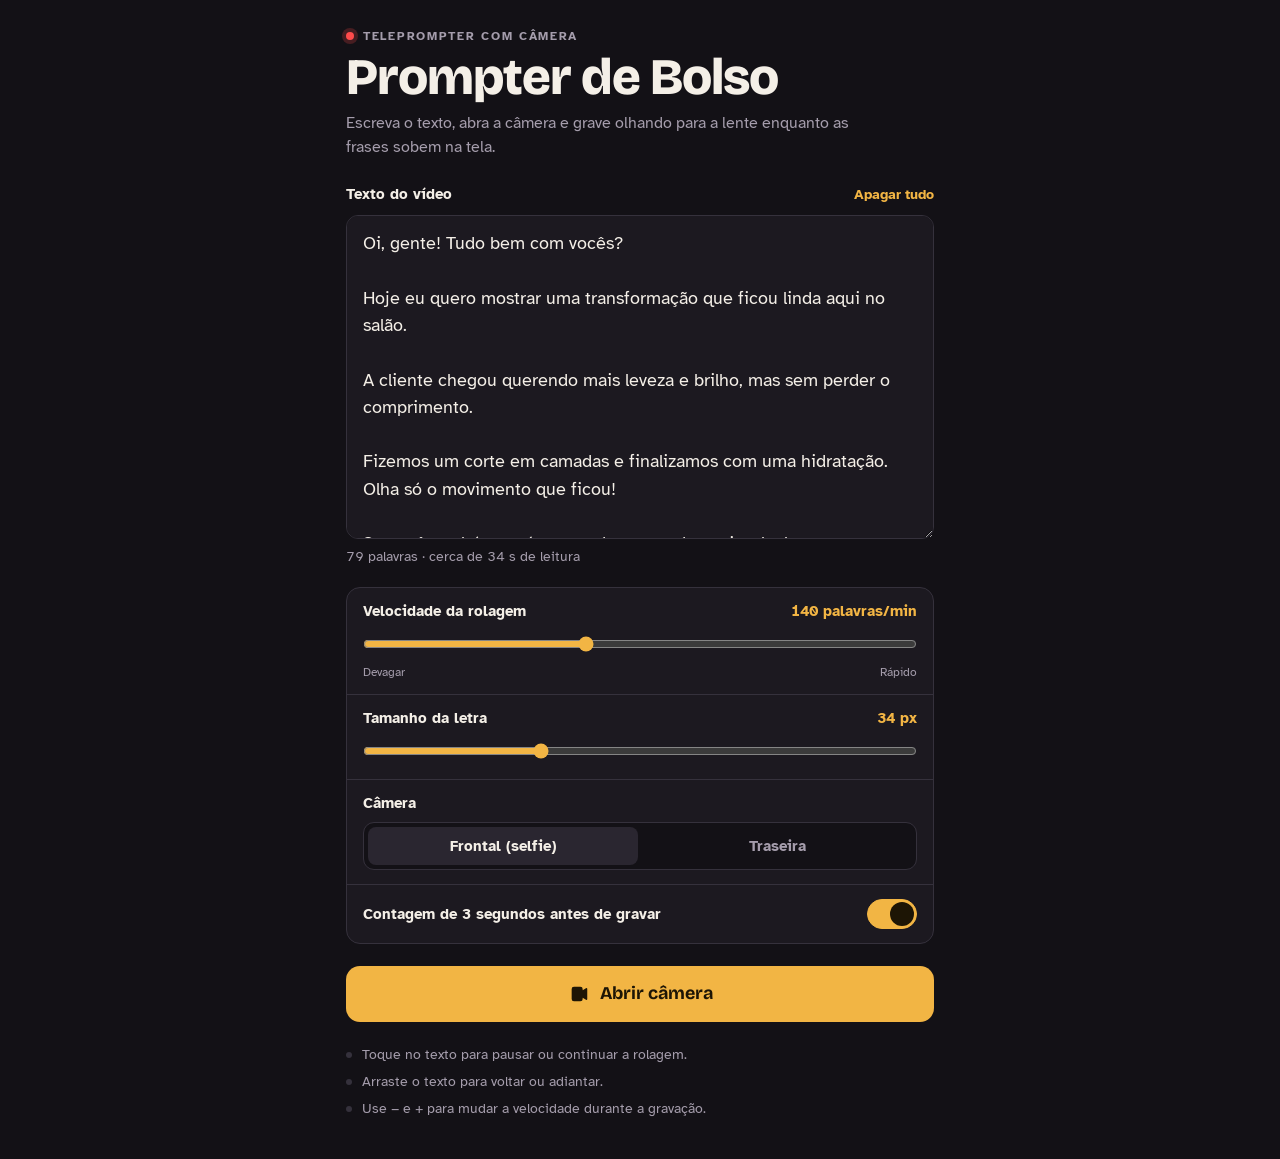
==== teleprompter/index.html @ 29e81a73 "Adiciona teleprompter com câmera (pasta teleprompter) Co-Authored-By: Claude Opus 5.5 <noreply@anthr" ====
<!doctype html>
<html lang="pt-BR">
<head>
<meta charset="utf-8">
<meta name="viewport" content="width=device-width, initial-scale=1, viewport-fit=cover">
<meta name="theme-color" content="#131116">
<title>Prompter de Bolso</title>
<link rel="preconnect" href="https://fonts.googleapis.com">
<link rel="preconnect" href="https://fonts.gstatic.com" crossorigin>
<link rel="stylesheet" href="https://fonts.googleapis.com/css2?family=Atkinson+Hyperlegible:wght@400;700&family=Bricolage+Grotesque:opsz,wght@12..96,600;12..96,800&display=swap">
<style>
/* Layout: one narrow editing column; the studio is a full-bleed camera stage with the script band at the top, next to the front lens */
:root{
  --bg:#131116;
  --surface:#1c1920;
  --surface-2:#2a2630;
  --line:#35313c;
  --fg:#f4efe7;
  --muted:#a59dac;
  --cue:#f2b544;
  --on-cue:#1d1505;
  --rec:#ff4b4b;
  --rec-soft:rgba(255,75,75,.22);
  --stage:#000000;
  --scrim:rgba(14,12,17,.82);
  --chip:rgba(255,255,255,.13);
  --font-display:"Bricolage Grotesque", ui-sans-serif, system-ui, -apple-system, "Segoe UI", Roboto, sans-serif;
  --font-read:"Atkinson Hyperlegible", ui-sans-serif, system-ui, -apple-system, "Segoe UI", Roboto, sans-serif;
  --cue-y:24%;
  --fs:34px;
  color-scheme:dark;
}
*{box-sizing:border-box}
[hidden]{display:none!important}
html,body{height:100%;margin:0}
body{background:var(--bg);color:var(--fg);font-family:var(--font-read);font-size:16px;-webkit-font-smoothing:antialiased;-webkit-tap-highlight-color:transparent}
body.stage-open{overflow:hidden}
button{font-family:inherit}
:focus-visible{outline:2px solid var(--cue);outline-offset:2px}

/* ---------- Editor + result column ---------- */
.column{max-width:620px;margin:0 auto;padding-block:calc(env(safe-area-inset-top,0px) + 28px) calc(env(safe-area-inset-bottom,0px) + 40px);padding-left:max(16px,env(safe-area-inset-left,0px));padding-right:max(16px,env(safe-area-inset-right,0px));display:flex;flex-direction:column;gap:22px}
.head{display:flex;flex-direction:column;gap:8px}
.eyebrow{margin:0;font-size:.76rem;font-weight:700;letter-spacing:.14em;text-transform:uppercase;color:var(--muted);display:flex;align-items:center;gap:9px}
.tally{width:8px;height:8px;border-radius:50%;background:var(--rec);box-shadow:0 0 0 4px var(--rec-soft)}
h1{margin:0;font-family:var(--font-display);font-weight:800;font-size:clamp(2.2rem,9vw,3.2rem);line-height:1;letter-spacing:-.02em;text-wrap:balance}
.lede{margin:0;color:var(--muted);line-height:1.5;max-width:52ch}
.block{display:flex;flex-direction:column;gap:8px}
.label-row{display:flex;justify-content:space-between;align-items:baseline;gap:12px}
label,.label{font-weight:700;font-size:.95rem}
output{font-variant-numeric:tabular-nums;color:var(--cue);font-weight:700;font-size:.95rem;white-space:nowrap}
textarea{width:100%;min-height:36vh;resize:vertical;background:var(--surface);color:var(--fg);border:1px solid var(--line);border-radius:12px;padding:14px 16px;font:400 1.1rem/1.55 var(--font-read)}
textarea:focus{outline:2px solid var(--cue);outline-offset:1px;border-color:transparent}
.estimate{margin:0;color:var(--muted);font-size:.9rem;font-variant-numeric:tabular-nums}
.settings{background:var(--surface);border:1px solid var(--line);border-radius:14px;display:flex;flex-direction:column}
.field{padding:14px 16px;display:flex;flex-direction:column;gap:10px}
.field + .field{border-top:1px solid var(--line)}
input[type=range]{width:100%;accent-color:var(--cue);height:28px;margin:0}
.scale{display:flex;justify-content:space-between;font-size:.78rem;color:var(--muted);margin-top:-4px}
.switch-row{flex-direction:row;align-items:center;justify-content:space-between;gap:16px}
.switch{appearance:none;-webkit-appearance:none;width:50px;height:30px;border-radius:999px;background:var(--surface-2);border:1px solid var(--line);position:relative;flex:none;cursor:pointer;transition:background .2s;margin:0}
.switch::after{content:"";position:absolute;top:2px;left:2px;width:24px;height:24px;border-radius:50%;background:var(--fg);transition:transform .2s}
.switch:checked{background:var(--cue);border-color:var(--cue)}
.switch:checked::after{transform:translateX(20px);background:var(--on-cue)}
.seg{display:grid;grid-template-columns:1fr 1fr;gap:4px;background:var(--bg);border:1px solid var(--line);border-radius:11px;padding:4px;position:relative}
.seg input{position:absolute;opacity:0;pointer-events:none}
.seg label{text-align:center;padding:10px 8px;border-radius:8px;color:var(--muted);font-size:.92rem;cursor:pointer}
.seg input:checked + label{background:var(--surface-2);color:var(--fg)}
.seg input:focus-visible + label{outline:2px solid var(--cue)}
.primary{display:flex;align-items:center;justify-content:center;gap:10px;width:100%;border:0;border-radius:14px;padding:17px 20px;background:var(--cue);color:var(--on-cue);font:700 1.12rem/1 var(--font-display);cursor:pointer;text-decoration:none}
.primary:active{transform:translateY(1px)}
.primary svg{width:22px;height:22px;flex:none}
.link{background:none;border:0;color:var(--cue);font-weight:700;font-size:.9rem;padding:4px 0;cursor:pointer}
.tips{margin:0;padding:0;list-style:none;display:flex;flex-direction:column;gap:6px;color:var(--muted);font-size:.9rem;line-height:1.45}
.tips li{padding-left:16px;position:relative}
.tips li::before{content:"";position:absolute;left:0;top:.55em;width:6px;height:6px;border-radius:50%;background:var(--line)}
.btn{border:1px solid var(--line);background:var(--surface-2);color:var(--fg);border-radius:12px;padding:14px 12px;font-weight:700;font-size:.95rem;line-height:1.1;cursor:pointer;text-align:center;text-decoration:none;display:flex;align-items:center;justify-content:center}
.pair{display:grid;grid-template-columns:1fr 1fr;gap:10px}
.playback{width:100%;max-height:62vh;background:var(--stage);border-radius:14px;display:block}
.note{margin:0;color:var(--muted);font-size:.88rem;line-height:1.45}
.center{align-self:center}

/* ---------- Studio ---------- */
.studio{position:fixed;inset:0;background:var(--stage);overflow:hidden;color:var(--fg)}
#cam{position:absolute;inset:0;width:100%;height:100%;object-fit:cover;background:var(--stage)}
#cam.mirror{transform:scaleX(-1)}
.prompter{position:absolute;left:0;right:0;top:0;height:46%;padding-top:env(safe-area-inset-top,0px);background:linear-gradient(to bottom,var(--scrim) 0%,var(--scrim) 68%,transparent 100%)}
.viewport{position:relative;height:100%;overflow:hidden;touch-action:none;cursor:grab;user-select:none;-webkit-user-select:none;-webkit-mask-image:linear-gradient(to bottom,transparent 0,#000 11%,#000 80%,transparent 100%);mask-image:linear-gradient(to bottom,transparent 0,#000 11%,#000 80%,transparent 100%)}
.viewport:focus-visible{outline:none}
.script-text{position:absolute;top:var(--cue-y);left:max(30px,calc(env(safe-area-inset-left,0px) + 18px));right:max(30px,calc(env(safe-area-inset-right,0px) + 18px));font-family:var(--font-read);font-weight:700;font-size:var(--fs);line-height:1.35;text-shadow:0 1px 3px rgba(0,0,0,.7);display:flex;flex-direction:column;gap:.55em;will-change:transform}
.script-text p{margin:0;overflow-wrap:anywhere}
.cue{position:absolute;top:calc(var(--cue-y) + var(--fs) * .675 - 9px);width:0;height:0;border-top:9px solid transparent;border-bottom:9px solid transparent;pointer-events:none}
.cue-l{left:max(8px,env(safe-area-inset-left,0px));border-left:12px solid var(--cue)}
.cue-r{right:max(8px,env(safe-area-inset-right,0px));border-right:12px solid var(--cue)}
.chip{position:absolute;left:50%;bottom:10px;transform:translateX(-50%);margin:0;max-width:calc(100% - 32px);width:max-content;text-align:center;background:var(--chip);font-size:.82rem;font-weight:700;padding:7px 12px;border-radius:999px;pointer-events:none;-webkit-backdrop-filter:blur(8px);backdrop-filter:blur(8px)}
.nocam{position:absolute;left:max(16px,env(safe-area-inset-left,0px));right:max(16px,env(safe-area-inset-right,0px));top:47%;max-width:460px;margin:0 auto;background:var(--surface);border:1px solid var(--line);border-radius:14px;padding:16px;display:flex;flex-direction:column;gap:12px}
.nocam p{margin:0;line-height:1.45}
.nocam-actions{display:grid;grid-template-columns:1fr 1fr;gap:8px}
.countdown{position:absolute;inset:0;display:grid;place-items:center;font-family:var(--font-display);font-weight:800;font-size:clamp(7rem,40vw,12rem);text-shadow:0 4px 30px rgba(0,0,0,.55);pointer-events:none}
.countdown.pop{animation:pop .9s ease-out}
@keyframes pop{from{transform:scale(1.35);opacity:0}25%{opacity:1}to{transform:scale(1);opacity:.85}}
.controls{position:absolute;left:0;right:0;bottom:0;padding-top:30px;padding-bottom:calc(18px + env(safe-area-inset-bottom,0px));padding-left:max(16px,env(safe-area-inset-left,0px));padding-right:max(16px,env(safe-area-inset-right,0px));background:linear-gradient(to top,var(--scrim) 0%,var(--scrim) 58%,transparent 100%);display:flex;flex-direction:column;gap:14px}
.row{display:grid;grid-template-columns:minmax(0,1fr) auto minmax(0,1fr);align-items:center;gap:8px}
.row > :first-child{justify-self:start}
.row > :last-child{justify-self:end}
.pill{border:0;border-radius:999px;background:var(--chip);color:var(--fg);font-weight:700;font-size:.88rem;line-height:1;padding:10px 14px;cursor:pointer;white-space:nowrap;-webkit-backdrop-filter:blur(8px);backdrop-filter:blur(8px)}
.timer{display:inline-flex;align-items:center;gap:8px;background:var(--chip);border-radius:999px;padding:8px 13px;font-family:var(--font-display);font-weight:600;font-size:1rem;font-variant-numeric:tabular-nums}
.dot{width:9px;height:9px;border-radius:50%;background:var(--muted)}
.is-recording .timer{background:var(--rec-soft)}
.is-recording .dot{background:var(--rec);animation:blink 1s steps(2,start) infinite}
@keyframes blink{to{visibility:hidden}}
.speed{display:flex;align-items:center;gap:4px}
.round{width:36px;height:36px;border-radius:50%;border:0;background:var(--chip);color:var(--fg);font-weight:700;font-size:1.3rem;line-height:1;cursor:pointer;display:grid;place-items:center;padding:0}
.speed-val{display:flex;flex-direction:column;align-items:center;min-width:38px}
.speed-val b{font-family:var(--font-display);font-size:1.12rem;font-variant-numeric:tabular-nums}
.speed-val small{font-size:.62rem;color:var(--muted);letter-spacing:.03em}
.rec{width:78px;height:78px;border-radius:50%;border:4px solid var(--fg);background:transparent;display:grid;place-items:center;padding:0;cursor:pointer}
.rec:disabled{opacity:.35;cursor:default}
.rec-dot{width:58px;height:58px;border-radius:50%;background:var(--rec);transition:width .2s,height .2s,border-radius .2s}
.is-recording .rec-dot{width:28px;height:28px;border-radius:7px}
.rec svg{display:none;width:34px;height:34px;fill:var(--cue)}
.is-recording #back,.is-recording #flip,.is-arming #back,.is-arming #flip{visibility:hidden}
.text-only #cam{display:none}
.text-only #flip{visibility:hidden}
.text-only .prompter{height:72%}
.text-only .rec{border-color:var(--cue)}
.text-only .rec-dot{display:none}
.text-only .rec .ico-play{display:block}
.text-only.is-rolling .rec .ico-play{display:none}
.text-only.is-rolling .rec .ico-pause{display:block}
@media (max-width:359px){
  .rec{width:66px;height:66px}.rec-dot{width:48px;height:48px}
  .round{width:32px;height:32px}.pill{padding:9px 11px;font-size:.82rem}
}
@media (prefers-reduced-motion:reduce){
  .countdown.pop{animation:none}
  .is-recording .dot{animation:none}
  .rec-dot,.switch,.switch::after{transition:none}
}
</style>
</head>
<body>

<main id="editor" class="column">
  <header class="head">
    <p class="eyebrow"><span class="tally" aria-hidden="true"></span>Teleprompter com câmera</p>
    <h1>Prompter de Bolso</h1>
    <p class="lede">Escreva o texto, abra a câmera e grave olhando para a lente enquanto as frases sobem na tela.</p>
  </header>

  <section class="block">
    <div class="label-row">
      <label for="script">Texto do vídeo</label>
      <button id="clear" class="link" type="button">Apagar tudo</button>
    </div>
    <textarea id="script" spellcheck="true" placeholder="Cole ou escreva aqui o que você vai falar no vídeo.">Oi, gente! Tudo bem com vocês?

Hoje eu quero mostrar uma transformação que ficou linda aqui no salão.

A cliente chegou querendo mais leveza e brilho, mas sem perder o comprimento.

Fizemos um corte em camadas e finalizamos com uma hidratação. Olha só o movimento que ficou!

Se você também está pensando em mudar o visual, chama a gente no direct e agenda o seu horário.

E me conta aqui nos comentários: você teria coragem de fazer essa mudança?</textarea>
    <p id="estimate" class="estimate"></p>
  </section>

  <section class="settings" aria-label="Ajustes">
    <div class="field">
      <div class="label-row">
        <label for="wpm">Velocidade da rolagem</label>
        <output id="wpmOut" for="wpm">140 palavras/min</output>
      </div>
      <input type="range" id="wpm" min="60" max="260" step="5" value="140">
      <div class="scale" aria-hidden="true"><span>Devagar</span><span>Rápido</span></div>
    </div>
    <div class="field">
      <div class="label-row">
        <label for="size">Tamanho da letra</label>
        <output id="sizeOut" for="size">34 px</output>
      </div>
      <input type="range" id="size" min="22" max="60" step="2" value="34">
    </div>
    <div class="field">
      <span class="label" id="facingLabel">Câmera</span>
      <div class="seg" role="radiogroup" aria-labelledby="facingLabel">
        <input type="radio" name="facing" id="facingUser" value="user" checked><label for="facingUser">Frontal (selfie)</label>
        <input type="radio" name="facing" id="facingEnv" value="environment"><label for="facingEnv">Traseira</label>
      </div>
    </div>
    <div class="field switch-row">
      <label for="countdownOpt">Contagem de 3 segundos antes de gravar</label>
      <input type="checkbox" id="countdownOpt" class="switch" checked>
    </div>
  </section>

  <button id="open" class="primary" type="button">
    <svg viewBox="0 0 24 24" aria-hidden="true"><path fill="currentColor" d="M4 6.5A2.5 2.5 0 0 1 6.5 4h7A2.5 2.5 0 0 1 16 6.5v1.3l3.6-2.2A1 1 0 0 1 21 6.5v11a1 1 0 0 1-1.4.9L16 16.2v1.3A2.5 2.5 0 0 1 13.5 20h-7A2.5 2.5 0 0 1 4 17.5z"/></svg>
    Abrir câmera
  </button>

  <ul class="tips">
    <li>Toque no texto para pausar ou continuar a rolagem.</li>
    <li>Arraste o texto para voltar ou adiantar.</li>
    <li>Use − e + para mudar a velocidade durante a gravação.</li>
  </ul>
</main>

<section id="studio" class="studio" hidden aria-label="Gravação">
  <video id="cam" playsinline muted autoplay></video>

  <div id="prompter" class="prompter">
    <div id="viewport" class="viewport" tabindex="0" role="button" aria-label="Texto do teleprompter. Toque para pausar ou continuar; arraste para ajustar.">
      <div id="text" class="script-text"></div>
      <span class="cue cue-l" aria-hidden="true"></span>
      <span class="cue cue-r" aria-hidden="true"></span>
    </div>
    <p id="chip" class="chip" hidden></p>
  </div>

  <div id="nocam" class="nocam" hidden role="alert">
    <p id="nocamMsg"></p>
    <div class="nocam-actions">
      <button id="retry" class="btn" type="button">Tentar de novo</button>
      <button id="textOnly" class="btn" type="button">Usar só o texto</button>
    </div>
  </div>

  <div id="countdown" class="countdown" hidden aria-live="assertive"></div>

  <div class="controls">
    <div class="row">
      <button id="back" class="pill" type="button">‹ Texto</button>
      <span class="timer" aria-live="off"><span class="dot" aria-hidden="true"></span><span id="timerText">00:00</span></span>
      <button id="flip" class="pill" type="button">Virar câmera</button>
    </div>
    <div class="row">
      <div class="speed" role="group" aria-label="Velocidade">
        <button id="slower" class="round" type="button" aria-label="Mais devagar">−</button>
        <span class="speed-val"><b id="speedOut">140</b><small>pal/min</small></span>
        <button id="faster" class="round" type="button" aria-label="Mais rápido">+</button>
      </div>
      <button id="rec" class="rec" type="button" aria-label="Gravar" disabled>
        <span class="rec-dot"></span>
        <svg class="ico-play" viewBox="0 0 24 24" aria-hidden="true"><path d="M8 5.5v13a1 1 0 0 0 1.5.86l10.4-6.5a1 1 0 0 0 0-1.72L9.5 4.64A1 1 0 0 0 8 5.5z"/></svg>
        <svg class="ico-pause" viewBox="0 0 24 24" aria-hidden="true"><rect x="6" y="5" width="4.2" height="14" rx="1"/><rect x="13.8" y="5" width="4.2" height="14" rx="1"/></svg>
      </button>
      <button id="restart" class="pill" type="button">Do início</button>
    </div>
  </div>
</section>

<main id="result" class="column" hidden>
  <header class="head">
    <p class="eyebrow"><span class="tally" aria-hidden="true"></span>Gravação pronta</p>
    <h1>Confira o vídeo</h1>
  </header>
  <video id="playback" class="playback" playsinline controls></video>
  <p id="fileinfo" class="estimate"></p>
  <button id="share" class="primary" type="button">Salvar ou enviar</button>
  <div class="pair">
    <a id="download" class="btn" href="#">Baixar arquivo</a>
    <button id="again" class="btn" type="button">Gravar de novo</button>
  </div>
  <button id="edit" class="link center" type="button">Voltar e editar o texto</button>
  <p class="note">No iPhone, toque em “Salvar ou enviar” e escolha “Salvar vídeo” para ele ir para a galeria. No Android, o vídeo também pode ir direto para o Instagram ou o WhatsApp pelo mesmo botão.</p>
</main>

<script>
(() => {
  const $ = (id) => document.getElementById(id);
  const els = {};
  ['editor','studio','result','script','clear','estimate','wpm','wpmOut','size','sizeOut','countdownOpt','open',
   'cam','prompter','viewport','text','chip','nocam','nocamMsg','retry','textOnly','countdown','back','timerText',
   'flip','slower','faster','speedOut','rec','restart','playback','fileinfo','share','download','again','edit']
    .forEach((id) => { els[id] = $(id); });

  const store = {
    get(k){ try { return localStorage.getItem(k); } catch (e) { return null; } },
    set(k, v){ try { localStorage.setItem(k, v); } catch (e) {} }
  };

  const S = {
    facing: 'user', wpm: 140, size: 34, useCountdown: true,
    stream: null, recorder: null, chunks: [], mime: '', ext: 'mp4',
    recording: false, countingDown: false, startTime: 0, elapsed: 0,
    scrolling: false, paused: false, ended: false,
    offset: 0, maxOffset: 0, pxPerWord: 1,
    blob: null, url: null, name: '', wakeLock: null, textOnly: false
  };

  // ---- restore saved settings ----
  const savedScript = store.get('prompter-script');
  if (savedScript && savedScript.trim()) els.script.value = savedScript;
  const sw = Number(store.get('prompter-wpm')); if (sw >= 60 && sw <= 260) S.wpm = sw;
  const ss = Number(store.get('prompter-size')); if (ss >= 22 && ss <= 60) S.size = ss;
  const sf = store.get('prompter-facing'); if (sf === 'user' || sf === 'environment') S.facing = sf;
  if (store.get('prompter-countdown') === '0') S.useCountdown = false;

  // ---- helpers ----
  const countWords = (s) => (s.trim().match(/\S+/g) || []).length;
  const sleep = (ms) => new Promise((r) => setTimeout(r, ms));
  function fmtDur(sec){
    sec = Math.round(sec);
    if (sec < 60) return sec + ' s';
    const m = Math.floor(sec / 60), r = sec % 60;
    return r ? `${m} min ${r} s` : `${m} min`;
  }
  function fmtClock(sec){
    sec = Math.max(0, Math.floor(sec));
    const m = Math.floor(sec / 60), r = sec % 60;
    return String(m).padStart(2, '0') + ':' + String(r).padStart(2, '0');
  }
  function fmtSize(b){
    const mb = b / 1048576;
    return mb >= 1 ? mb.toLocaleString('pt-BR', { maximumFractionDigits: 1 }) + ' MB' : Math.max(1, Math.round(b / 1024)) + ' KB';
  }
  function makeName(){
    const d = new Date(), p = (n) => String(n).padStart(2, '0');
    return `video-${d.getFullYear()}-${p(d.getMonth() + 1)}-${p(d.getDate())}-${p(d.getHours())}${p(d.getMinutes())}.${S.ext}`;
  }

  // ---- editor ----
  function updateEstimate(){
    const w = countWords(els.script.value);
    els.estimate.textContent = w
      ? `${w} ${w === 1 ? 'palavra' : 'palavras'} · cerca de ${fmtDur(w / S.wpm * 60)} de leitura`
      : 'Escreva ou cole acima o texto do vídeo.';
  }
  function setWpm(v){
    S.wpm = Math.max(60, Math.min(260, Math.round(v / 5) * 5));
    store.set('prompter-wpm', S.wpm);
    els.wpm.value = S.wpm;
    els.wpmOut.textContent = S.wpm + ' palavras/min';
    els.speedOut.textContent = S.wpm;
    updateEstimate();
  }
  function setSize(v){
    S.size = v;
    store.set('prompter-size', S.size);
    els.size.value = S.size;
    els.sizeOut.textContent = S.size + ' px';
    els.prompter.style.setProperty('--fs', S.size + 'px');
    if (!els.studio.hidden) measure();
  }
  function syncFacing(){
    const r = document.querySelector(`input[name="facing"][value="${S.facing}"]`);
    if (r) r.checked = true;
  }

  els.script.addEventListener('input', () => { store.set('prompter-script', els.script.value); updateEstimate(); });
  els.clear.addEventListener('click', () => { els.script.value = ''; store.set('prompter-script', ''); updateEstimate(); els.script.focus(); });
  els.wpm.addEventListener('input', (e) => setWpm(+e.target.value));
  els.size.addEventListener('input', (e) => setSize(+e.target.value));
  document.querySelectorAll('input[name="facing"]').forEach((r) => r.addEventListener('change', (e) => {
    S.facing = e.target.value; store.set('prompter-facing', S.facing);
  }));
  els.countdownOpt.addEventListener('change', (e) => {
    S.useCountdown = e.target.checked; store.set('prompter-countdown', S.useCountdown ? '1' : '0');
  });

  // ---- screens ----
  function show(name){
    els.editor.hidden = name !== 'editor';
    els.studio.hidden = name !== 'studio';
    els.result.hidden = name !== 'result';
    document.body.classList.toggle('stage-open', name === 'studio');
    window.scrollTo(0, 0);
  }

  // ---- prompter text and scrolling ----
  function renderText(){
    els.text.replaceChildren();
    const parts = els.script.value.split(/\n+/).map((s) => s.trim()).filter(Boolean);
    if (!parts.length) parts.push('Volte e escreva o texto do seu vídeo.');
    for (const t of parts){
      const p = document.createElement('p');
      p.textContent = t;
      els.text.appendChild(p);
    }
  }
  function applyOffset(){ els.text.style.transform = `translate3d(0, ${-S.offset}px, 0)`; }
  function measure(){
    const h = els.text.offsetHeight;
    const w = Math.max(1, countWords(els.text.textContent));
    S.pxPerWord = h / w;
    S.maxOffset = Math.max(0, h - S.size * 1.35);
    if (S.offset > S.maxOffset) S.offset = S.maxOffset;
    applyOffset();
  }
  function setChip(t){
    if (t){ els.chip.textContent = t; els.chip.hidden = false; }
    else els.chip.hidden = true;
  }
  function resetScroll(){
    S.offset = 0; S.scrolling = false; S.paused = false; S.ended = false;
    applyOffset(); updateRollState();
  }
  function startScroll(){
    if (S.offset >= S.maxOffset) S.offset = 0;
    S.scrolling = true; S.paused = false; S.ended = false;
    setChip(null); updateRollState();
  }
  function togglePause(){
    if (S.countingDown) return;
    if (!S.scrolling){ startScroll(); return; }
    S.paused = !S.paused;
    setChip(S.paused ? 'Pausado · toque para continuar' : null);
    updateRollState();
  }
  function updateRollState(){
    els.studio.classList.toggle('is-rolling', S.textOnly && S.scrolling && !S.paused);
  }

  let last = 0;
  function tick(t){
    const dt = last ? Math.min(0.1, (t - last) / 1000) : 0;
    last = t;
    if (!els.studio.hidden){
      if (S.scrolling && !S.paused && !(drag && drag.moved)){
        S.offset += (S.wpm / 60) * S.pxPerWord * dt;
        if (S.offset >= S.maxOffset){
          S.offset = S.maxOffset; S.scrolling = false; S.ended = true;
          setChip('Fim do texto'); updateRollState();
        }
        applyOffset();
      }
      if (S.recording) els.timerText.textContent = fmtClock((performance.now() - S.startTime) / 1000);
    }
    requestAnimationFrame(tick);
  }
  requestAnimationFrame(tick);

  // tap to pause, drag to move
  let drag = null;
  els.viewport.addEventListener('pointerdown', (e) => {
    drag = { y: e.clientY, off: S.offset, moved: false };
    try { els.viewport.setPointerCapture(e.pointerId); } catch (_) {}
  });
  els.viewport.addEventListener('pointermove', (e) => {
    if (!drag) return;
    const dy = e.clientY - drag.y;
    if (!drag.moved && Math.abs(dy) > 8) drag.moved = true;
    if (drag.moved){
      S.offset = Math.max(0, Math.min(S.maxOffset, drag.off - dy));
      if (S.ended && S.offset < S.maxOffset){ S.ended = false; setChip(S.scrolling ? null : 'Toque no texto para continuar'); }
      applyOffset();
    }
  });
  function endDrag(e){
    if (!drag) return;
    const wasTap = !drag.moved;
    drag = null;
    if (wasTap && e.type === 'pointerup') togglePause();
  }
  els.viewport.addEventListener('pointerup', endDrag);
  els.viewport.addEventListener('pointercancel', endDrag);
  els.viewport.addEventListener('keydown', (e) => {
    const step = S.size * 1.35;
    if (e.key === ' ' || e.key === 'Enter'){ e.preventDefault(); togglePause(); }
    else if (e.key === 'ArrowUp'){ e.preventDefault(); S.offset = Math.max(0, S.offset - step); applyOffset(); }
    else if (e.key === 'ArrowDown'){ e.preventDefault(); S.offset = Math.min(S.maxOffset, S.offset + step); applyOffset(); }
  });

  // ---- camera ----
  function stopStream(){
    if (S.stream){ S.stream.getTracks().forEach((t) => t.stop()); S.stream = null; }
    els.cam.srcObject = null;
  }
  function setTextOnly(on){
    S.textOnly = on;
    els.studio.classList.toggle('text-only', on);
    if (on){
      stopStream();
      els.nocam.hidden = true;
      els.rec.disabled = false;
      els.rec.setAttribute('aria-label', 'Rolar o texto');
    } else {
      els.rec.setAttribute('aria-label', 'Gravar');
    }
    updateRollState();
    requestAnimationFrame(measure);
  }
  function showNoCam(e){
    const n = e && e.name;
    let msg;
    if (n === 'NotAllowedError' || n === 'SecurityError')
      msg = 'A câmera ou o microfone foram bloqueados. Libere os dois nas permissões do navegador (no cadeado ao lado do endereço) e toque em Tentar de novo.';
    else if (n === 'NotFoundError' || n === 'OverconstrainedError')
      msg = 'Não encontrei câmera ou microfone neste aparelho.';
    else if (n === 'NotReadableError')
      msg = 'Outro app está usando a câmera. Feche esse app e toque em Tentar de novo.';
    else if (n === 'NoRecorder')
      msg = 'Este navegador não grava vídeo. Abra a página pelo Chrome (Android) ou pelo Safari (iPhone).';
    else
      msg = 'Aqui a câmera não pode ser aberta. Abra esta página pelo Chrome ou pelo Safari, num endereço que comece com https.';
    els.nocamMsg.textContent = msg;
    els.nocam.hidden = false;
    els.rec.disabled = true;
  }
  async function startCamera(){
    stopStream();
    if (S.textOnly) setTextOnly(false);
    els.nocam.hidden = true;
    els.rec.disabled = true;
    const md = navigator.mediaDevices;
    try {
      if (!md || !md.getUserMedia){ const err = new Error('unsupported'); err.name = 'Unsupported'; throw err; }
      if (typeof MediaRecorder === 'undefined'){ const err = new Error('norec'); err.name = 'NoRecorder'; throw err; }
      const audio = { echoCancellation: true, noiseSuppression: true, autoGainControl: true };
      let stream;
      try {
        stream = await md.getUserMedia({
          video: { facingMode: { ideal: S.facing }, width: { ideal: 1080 }, height: { ideal: 1920 }, frameRate: { ideal: 30 } },
          audio
        });
      } catch (e) {
        if (e && (e.name === 'NotAllowedError' || e.name === 'SecurityError')) throw e;
        stream = await md.getUserMedia({ video: { facingMode: S.facing }, audio: true });
      }
      if (els.studio.hidden || S.textOnly){ stream.getTracks().forEach((t) => t.stop()); return; }
      S.stream = stream;
      els.cam.srcObject = stream;
      els.cam.classList.toggle('mirror', S.facing === 'user');
      try { await els.cam.play(); } catch (_) {}
      els.rec.disabled = false;
    } catch (e) {
      showNoCam(e);
    }
  }

  // ---- wake lock ----
  async function lockScreen(){
    try { if ('wakeLock' in navigator) S.wakeLock = await navigator.wakeLock.request('screen'); } catch (_) {}
  }
  function releaseLock(){
    try { if (S.wakeLock) S.wakeLock.release(); } catch (_) {}
    S.wakeLock = null;
  }
  document.addEventListener('visibilitychange', () => {
    if (document.visibilityState === 'visible' && !els.studio.hidden) lockScreen();
  });

  // ---- studio flow ----
  async function openStudio(){
    renderText();
    show('studio');
    els.timerText.textContent = '00:00';
    resetScroll();
    setChip('Toque no texto para ensaiar · arraste para ajustar');
    measure();
    if (document.fonts && document.fonts.ready) document.fonts.ready.then(() => { if (!els.studio.hidden) measure(); });
    lockScreen();
    if (S.textOnly){ setTextOnly(true); } else { await startCamera(); }
  }
  function leaveStudio(){
    stopStream(); releaseLock(); show('editor');
  }

  async function runCountdown(){
    if (!S.useCountdown) return;
    S.countingDown = true;
    els.studio.classList.add('is-arming');
    els.countdown.hidden = false;
    for (let n = 3; n > 0; n--){
      els.countdown.textContent = n;
      els.countdown.classList.remove('pop'); void els.countdown.offsetWidth; els.countdown.classList.add('pop');
      await sleep(1000);
      if (els.studio.hidden) break;
    }
    els.countdown.hidden = true;
    els.studio.classList.remove('is-arming');
    S.countingDown = false;
  }

  function pickMime(){
    const list = ['video/mp4;codecs=avc1.42E01E,mp4a.40.2', 'video/mp4;codecs=avc1,mp4a', 'video/mp4',
                  'video/webm;codecs=vp9,opus', 'video/webm;codecs=vp8,opus', 'video/webm'];
    for (const m of list){ try { if (MediaRecorder.isTypeSupported(m)) return m; } catch (_) {} }
    return '';
  }
  function startRecorder(){
    const mime = pickMime();
    const opts = { videoBitsPerSecond: 6000000, audioBitsPerSecond: 128000 };
    let rec;
    try { rec = new MediaRecorder(S.stream, mime ? Object.assign({ mimeType: mime }, opts) : opts); }
    catch (_) {
      try { rec = new MediaRecorder(S.stream); }
      catch (e) { showNoCam({ name: 'NoRecorder' }); return false; }
    }
    S.recorder = rec; S.chunks = [];
    S.mime = rec.mimeType || mime || 'video/webm';
    rec.ondataavailable = (e) => { if (e.data && e.data.size) S.chunks.push(e.data); };
    rec.onstop = finishRecording;
    rec.start(1000);
    S.recording = true;
    S.startTime = performance.now();
    els.studio.classList.add('is-recording');
    els.rec.setAttribute('aria-label', 'Parar gravação');
    return true;
  }
  function stopRecording(){
    if (!S.recorder) return;
    S.elapsed = (performance.now() - S.startTime) / 1000;
    S.recording = false;
    S.scrolling = false;
    els.studio.classList.remove('is-recording');
    els.rec.setAttribute('aria-label', 'Gravar');
    try { S.recorder.stop(); } catch (_) { finishRecording(); }
  }
  function finishRecording(){
    const type = (S.mime || 'video/webm').split(';')[0];
    S.blob = new Blob(S.chunks, { type });
    S.chunks = []; S.recorder = null;
    S.ext = type.indexOf('mp4') > -1 ? 'mp4' : 'webm';
    S.name = makeName();
    if (S.url) URL.revokeObjectURL(S.url);
    S.url = URL.createObjectURL(S.blob);
    els.playback.src = S.url;
    els.download.href = S.url;
    els.download.download = S.name;
    els.fileinfo.textContent = `${S.ext.toUpperCase()} · ${fmtClock(S.elapsed)} · ${fmtSize(S.blob.size)}`;
    stopStream(); releaseLock();
    show('result');
  }

  els.rec.addEventListener('click', async () => {
    if (S.countingDown) return;
    if (S.textOnly){
      if (S.scrolling){ togglePause(); return; }
      resetScroll(); setChip(null);
      await runCountdown();
      if (!els.studio.hidden) startScroll();
      return;
    }
    if (S.recording){ stopRecording(); return; }
    if (!S.stream) return;
    resetScroll(); setChip(null);
    await runCountdown();
    if (!S.stream || els.studio.hidden) return;
    if (startRecorder()) startScroll();
  });

  els.open.addEventListener('click', openStudio);
  els.back.addEventListener('click', () => { if (!S.recording && !S.countingDown) leaveStudio(); });
  els.flip.addEventListener('click', () => {
    if (S.recording || S.countingDown) return;
    S.facing = S.facing === 'user' ? 'environment' : 'user';
    store.set('prompter-facing', S.facing);
    syncFacing();
    startCamera();
  });
  els.retry.addEventListener('click', startCamera);
  els.textOnly.addEventListener('click', () => setTextOnly(true));
  els.slower.addEventListener('click', () => setWpm(S.wpm - 10));
  els.faster.addEventListener('click', () => setWpm(S.wpm + 10));
  els.restart.addEventListener('click', () => {
    S.offset = 0; S.ended = false;
    if (!S.scrolling) setChip('Toque no texto para ensaiar · arraste para ajustar');
    applyOffset();
  });

  els.share.addEventListener('click', async () => {
    if (!S.blob) return;
    const file = new File([S.blob], S.name, { type: S.blob.type });
    if (navigator.canShare && navigator.canShare({ files: [file] })){
      try { await navigator.share({ files: [file] }); return; }
      catch (e) { if (e && e.name === 'AbortError') return; }
    }
    els.download.click();
  });
  els.again.addEventListener('click', () => { els.playback.pause(); openStudio(); });
  els.edit.addEventListener('click', () => { els.playback.pause(); show('editor'); });

  window.addEventListener('resize', () => { if (!els.studio.hidden) measure(); });
  window.addEventListener('pagehide', () => { stopStream(); releaseLock(); });

  // ---- init ----
  setWpm(S.wpm);
  setSize(S.size);
  syncFacing();
  els.countdownOpt.checked = S.useCountdown;
  updateEstimate();
})();
</script>
</body>
</html>
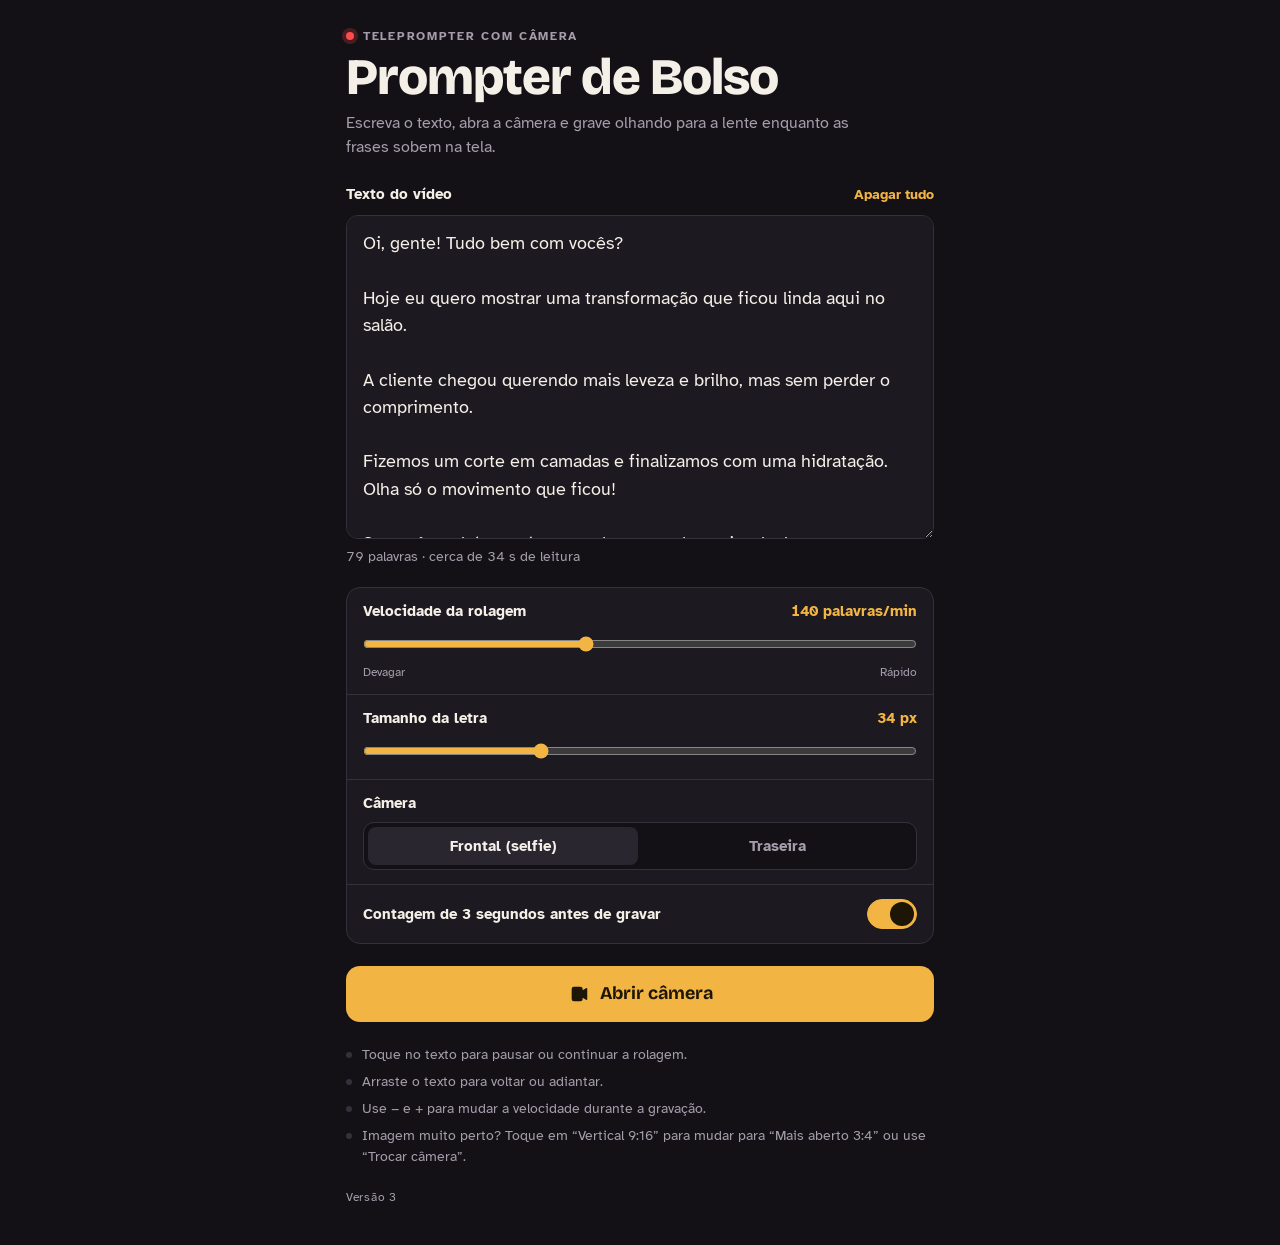
==== commit 8e104e63: "Teleprompter v3: formato 3:4 mais aberto, zoom mínimo e info da câmera Co-Authored-By: Claude Opus 5" ====
--- a/teleprompter/index.html
+++ b/teleprompter/index.html
@@ -82,8 +82,15 @@
 
 /* ---------- Studio ---------- */
 .studio{position:fixed;inset:0;background:var(--stage);overflow:hidden;color:var(--fg)}
-#cam{position:absolute;inset:0;width:100%;height:100%;object-fit:cover;background:var(--stage)}
+#cam{position:absolute;inset:0;width:100%;height:100%;object-fit:contain;background:var(--stage)}
+#cam.fill{object-fit:cover}
 #cam.mirror{transform:scaleX(-1)}
+.frame-row{display:flex;align-items:center;justify-content:space-between;gap:8px}
+.version{margin:0;color:var(--muted);font-size:.78rem;letter-spacing:.06em}
+.pill svg{width:16px;height:16px;flex:none}
+.pill.has-icon{display:inline-flex;align-items:center;gap:7px}
+.toast{position:absolute;left:50%;top:52%;transform:translate(-50%,-50%);margin:0;max-width:calc(100% - 48px);width:max-content;text-align:center;background:var(--scrim);border:1px solid var(--line);font-size:.92rem;font-weight:700;line-height:1.35;padding:10px 14px;border-radius:12px;pointer-events:none}
+.text-only .frame-row{display:none}
 .prompter{position:absolute;left:0;right:0;top:0;height:46%;padding-top:env(safe-area-inset-top,0px);background:linear-gradient(to bottom,var(--scrim) 0%,var(--scrim) 68%,transparent 100%)}
 .viewport{position:relative;height:100%;overflow:hidden;touch-action:none;cursor:grab;user-select:none;-webkit-user-select:none;-webkit-mask-image:linear-gradient(to bottom,transparent 0,#000 11%,#000 80%,transparent 100%);mask-image:linear-gradient(to bottom,transparent 0,#000 11%,#000 80%,transparent 100%)}
 .viewport:focus-visible{outline:none}
@@ -205,7 +212,9 @@
     <li>Toque no texto para pausar ou continuar a rolagem.</li>
     <li>Arraste o texto para voltar ou adiantar.</li>
     <li>Use − e + para mudar a velocidade durante a gravação.</li>
+    <li>Imagem muito perto? Toque em “Vertical 9:16” para mudar para “Mais aberto 3:4” ou use “Trocar câmera”.</li>
   </ul>
+  <p class="version">Versão 3</p>
 </main>
 
 <section id="studio" class="studio" hidden aria-label="Gravação">
@@ -229,12 +238,20 @@
   </div>
 
   <div id="countdown" class="countdown" hidden aria-live="assertive"></div>
+  <p id="toast" class="toast" hidden aria-live="polite"></p>
 
   <div class="controls">
+    <div class="frame-row">
+      <button id="fit" class="pill has-icon" type="button">
+        <svg viewBox="0 0 24 24" aria-hidden="true"><path fill="none" stroke="currentColor" stroke-width="2" stroke-linecap="round" stroke-linejoin="round" d="M4 9V5a1 1 0 0 1 1-1h4M15 4h4a1 1 0 0 1 1 1v4M20 15v4a1 1 0 0 1-1 1h-4M9 20H5a1 1 0 0 1-1-1v-4"/></svg>
+        <span id="fitLabel">Imagem inteira</span>
+      </button>
+      <button id="format" class="pill" type="button">Vertical 9:16</button>
+    </div>
     <div class="row">
       <button id="back" class="pill" type="button">‹ Texto</button>
       <span class="timer" aria-live="off"><span class="dot" aria-hidden="true"></span><span id="timerText">00:00</span></span>
-      <button id="flip" class="pill" type="button">Virar câmera</button>
+      <button id="flip" class="pill" type="button">Trocar câmera</button>
     </div>
     <div class="row">
       <div class="speed" role="group" aria-label="Velocidade">
@@ -274,7 +291,8 @@
   const els = {};
   ['editor','studio','result','script','clear','estimate','wpm','wpmOut','size','sizeOut','countdownOpt','open',
    'cam','prompter','viewport','text','chip','nocam','nocamMsg','retry','textOnly','countdown','back','timerText',
-   'flip','slower','faster','speedOut','rec','restart','playback','fileinfo','share','download','again','edit']
+   'flip','slower','faster','speedOut','rec','restart','playback','fileinfo','share','download','again','edit',
+   'fit','fitLabel','toast','format']
     .forEach((id) => { els[id] = $(id); });
 
   const store = {
@@ -288,7 +306,8 @@
     recording: false, countingDown: false, startTime: 0, elapsed: 0,
     scrolling: false, paused: false, ended: false,
     offset: 0, maxOffset: 0, pxPerWord: 1,
-    blob: null, url: null, name: '', wakeLock: null, textOnly: false
+    blob: null, url: null, name: '', wakeLock: null, textOnly: false,
+    fit: 'contain', deviceId: null, cams: [], format: '916'
   };
 
   // ---- restore saved settings ----
@@ -298,6 +317,9 @@
   const ss = Number(store.get('prompter-size')); if (ss >= 22 && ss <= 60) S.size = ss;
   const sf = store.get('prompter-facing'); if (sf === 'user' || sf === 'environment') S.facing = sf;
   if (store.get('prompter-countdown') === '0') S.useCountdown = false;
+  if (store.get('prompter-fit') === 'cover') S.fit = 'cover';
+  S.deviceId = store.get('prompter-device') || null;
+  if (store.get('prompter-format') === '34') S.format = '34';
 
   // ---- helpers ----
   const countWords = (s) => (s.trim().match(/\S+/g) || []).length;
@@ -356,6 +378,7 @@
   els.size.addEventListener('input', (e) => setSize(+e.target.value));
   document.querySelectorAll('input[name="facing"]').forEach((r) => r.addEventListener('change', (e) => {
     S.facing = e.target.value; store.set('prompter-facing', S.facing);
+    S.deviceId = null; store.set('prompter-device', '');
   }));
   els.countdownOpt.addEventListener('change', (e) => {
     S.useCountdown = e.target.checked; store.set('prompter-countdown', S.useCountdown ? '1' : '0');
@@ -500,6 +523,32 @@
     els.nocam.hidden = false;
     els.rec.disabled = true;
   }
+  let toastTimer = 0;
+  function toast(msg){
+    els.toast.textContent = msg;
+    els.toast.hidden = false;
+    clearTimeout(toastTimer);
+    toastTimer = setTimeout(() => { els.toast.hidden = true; }, 2800);
+  }
+  function applyFit(){
+    els.cam.classList.toggle('fill', S.fit === 'cover');
+    els.fitLabel.textContent = S.fit === 'cover' ? 'Tela cheia' : 'Imagem inteira';
+  }
+  function detectFacing(track){
+    let f = '';
+    try { f = track.getSettings().facingMode || ''; } catch (_) {}
+    if (f === 'user' || f === 'environment') return f;
+    const l = (track.label || '').toLowerCase();
+    if (/front|frontal|user|face|selfie/.test(l)) return 'user';
+    if (/back|rear|traseir|environment|world/.test(l)) return 'environment';
+    return S.facing;
+  }
+  async function listCameras(){
+    try {
+      const all = await navigator.mediaDevices.enumerateDevices();
+      return all.filter((d) => d.kind === 'videoinput' && d.deviceId);
+    } catch (_) { return []; }
+  }
   async function startCamera(){
     stopStream();
     if (S.textOnly) setTextOnly(false);
@@ -510,25 +559,74 @@
       if (!md || !md.getUserMedia){ const err = new Error('unsupported'); err.name = 'Unsupported'; throw err; }
       if (typeof MediaRecorder === 'undefined'){ const err = new Error('norec'); err.name = 'NoRecorder'; throw err; }
       const audio = { echoCancellation: true, noiseSuppression: true, autoGainControl: true };
+      // Ask for the camera's own widescreen format and forbid cropping: the phone
+      // rotates it to vertical by itself, so the full lens image is kept.
+      // 3:4 uses the whole sensor (widest view); 9:16 is the Reels shape.
+      const video = S.format === '34'
+        ? { width: { ideal: 1920 }, height: { ideal: 1440 }, frameRate: { ideal: 30 }, resizeMode: { ideal: 'none' } }
+        : { width: { ideal: 1920 }, height: { ideal: 1080 }, frameRate: { ideal: 30 }, resizeMode: { ideal: 'none' } };
+      if (S.deviceId) video.deviceId = { exact: S.deviceId };
+      else video.facingMode = { ideal: S.facing };
       let stream;
       try {
-        stream = await md.getUserMedia({
-          video: { facingMode: { ideal: S.facing }, width: { ideal: 1080 }, height: { ideal: 1920 }, frameRate: { ideal: 30 } },
-          audio
-        });
+        stream = await md.getUserMedia({ video, audio });
       } catch (e) {
         if (e && (e.name === 'NotAllowedError' || e.name === 'SecurityError')) throw e;
+        S.deviceId = null; store.set('prompter-device', '');
         stream = await md.getUserMedia({ video: { facingMode: S.facing }, audio: true });
       }
       if (els.studio.hidden || S.textOnly){ stream.getTracks().forEach((t) => t.stop()); return; }
       S.stream = stream;
+      const track = stream.getVideoTracks()[0];
+      try { const id = track.getSettings().deviceId; if (id){ S.deviceId = id; store.set('prompter-device', id); } } catch (_) {}
+      S.facing = detectFacing(track);
+      store.set('prompter-facing', S.facing);
+      syncFacing();
       els.cam.srcObject = stream;
       els.cam.classList.toggle('mirror', S.facing === 'user');
+      applyFit();
       try { await els.cam.play(); } catch (_) {}
+      // Some phones open with digital zoom on: go back to the lens's widest setting.
+      try {
+        const caps = track.getCapabilities ? track.getCapabilities() : {};
+        const st = track.getSettings();
+        if (caps.zoom && typeof caps.zoom.min === 'number' && typeof st.zoom === 'number' && st.zoom > caps.zoom.min)
+          await track.applyConstraints({ advanced: [{ zoom: caps.zoom.min }] });
+      } catch (_) {}
       els.rec.disabled = false;
+      S.cams = await listCameras();
+      showCameraInfo(track);
     } catch (e) {
       showNoCam(e);
     }
+  }
+  function showCameraInfo(track){
+    const w = els.cam.videoWidth, h = els.cam.videoHeight;
+    const parts = [];
+    if (S.cams.length > 1){
+      const i = S.cams.findIndex((c) => c.deviceId === S.deviceId);
+      if (i > -1) parts.push(`Câmera ${i + 1} de ${S.cams.length}`);
+    }
+    if (track.label) parts.push(track.label.length > 34 ? track.label.slice(0, 33) + '…' : track.label);
+    if (w && h) parts.push(`${w}×${h}`);
+    if (parts.length) toast(parts.join(' · '));
+  }
+  function applyFormatLabel(){
+    els.format.textContent = S.format === '34' ? 'Mais aberto 3:4' : 'Vertical 9:16';
+  }
+  async function nextCamera(){
+    if (S.recording || S.countingDown) return;
+    const cams = S.cams;
+    if (cams.length < 2){
+      S.facing = S.facing === 'user' ? 'environment' : 'user';
+      S.deviceId = null;
+      await startCamera();
+      return;
+    }
+    const idx = cams.findIndex((c) => c.deviceId === S.deviceId);
+    const n = (idx + 1) % cams.length;
+    S.deviceId = cams[n].deviceId;
+    await startCamera();
   }
 
   // ---- wake lock ----
@@ -645,12 +743,21 @@
 
   els.open.addEventListener('click', openStudio);
   els.back.addEventListener('click', () => { if (!S.recording && !S.countingDown) leaveStudio(); });
-  els.flip.addEventListener('click', () => {
+  els.flip.addEventListener('click', nextCamera);
+  els.format.addEventListener('click', async () => {
     if (S.recording || S.countingDown) return;
-    S.facing = S.facing === 'user' ? 'environment' : 'user';
-    store.set('prompter-facing', S.facing);
-    syncFacing();
-    startCamera();
+    S.format = S.format === '34' ? '916' : '34';
+    store.set('prompter-format', S.format);
+    applyFormatLabel();
+    await startCamera();
+  });
+  els.fit.addEventListener('click', () => {
+    S.fit = S.fit === 'cover' ? 'contain' : 'cover';
+    store.set('prompter-fit', S.fit);
+    applyFit();
+    toast(S.fit === 'cover'
+      ? 'Tela cheia: a tela corta as bordas, mas o vídeo grava a imagem inteira'
+      : 'Imagem inteira: você vê exatamente o que está sendo gravado');
   });
   els.retry.addEventListener('click', startCamera);
   els.textOnly.addEventListener('click', () => setTextOnly(true));
@@ -681,6 +788,8 @@
   setWpm(S.wpm);
   setSize(S.size);
   syncFacing();
+  applyFit();
+  applyFormatLabel();
   els.countdownOpt.checked = S.useCountdown;
   updateEstimate();
 })();
